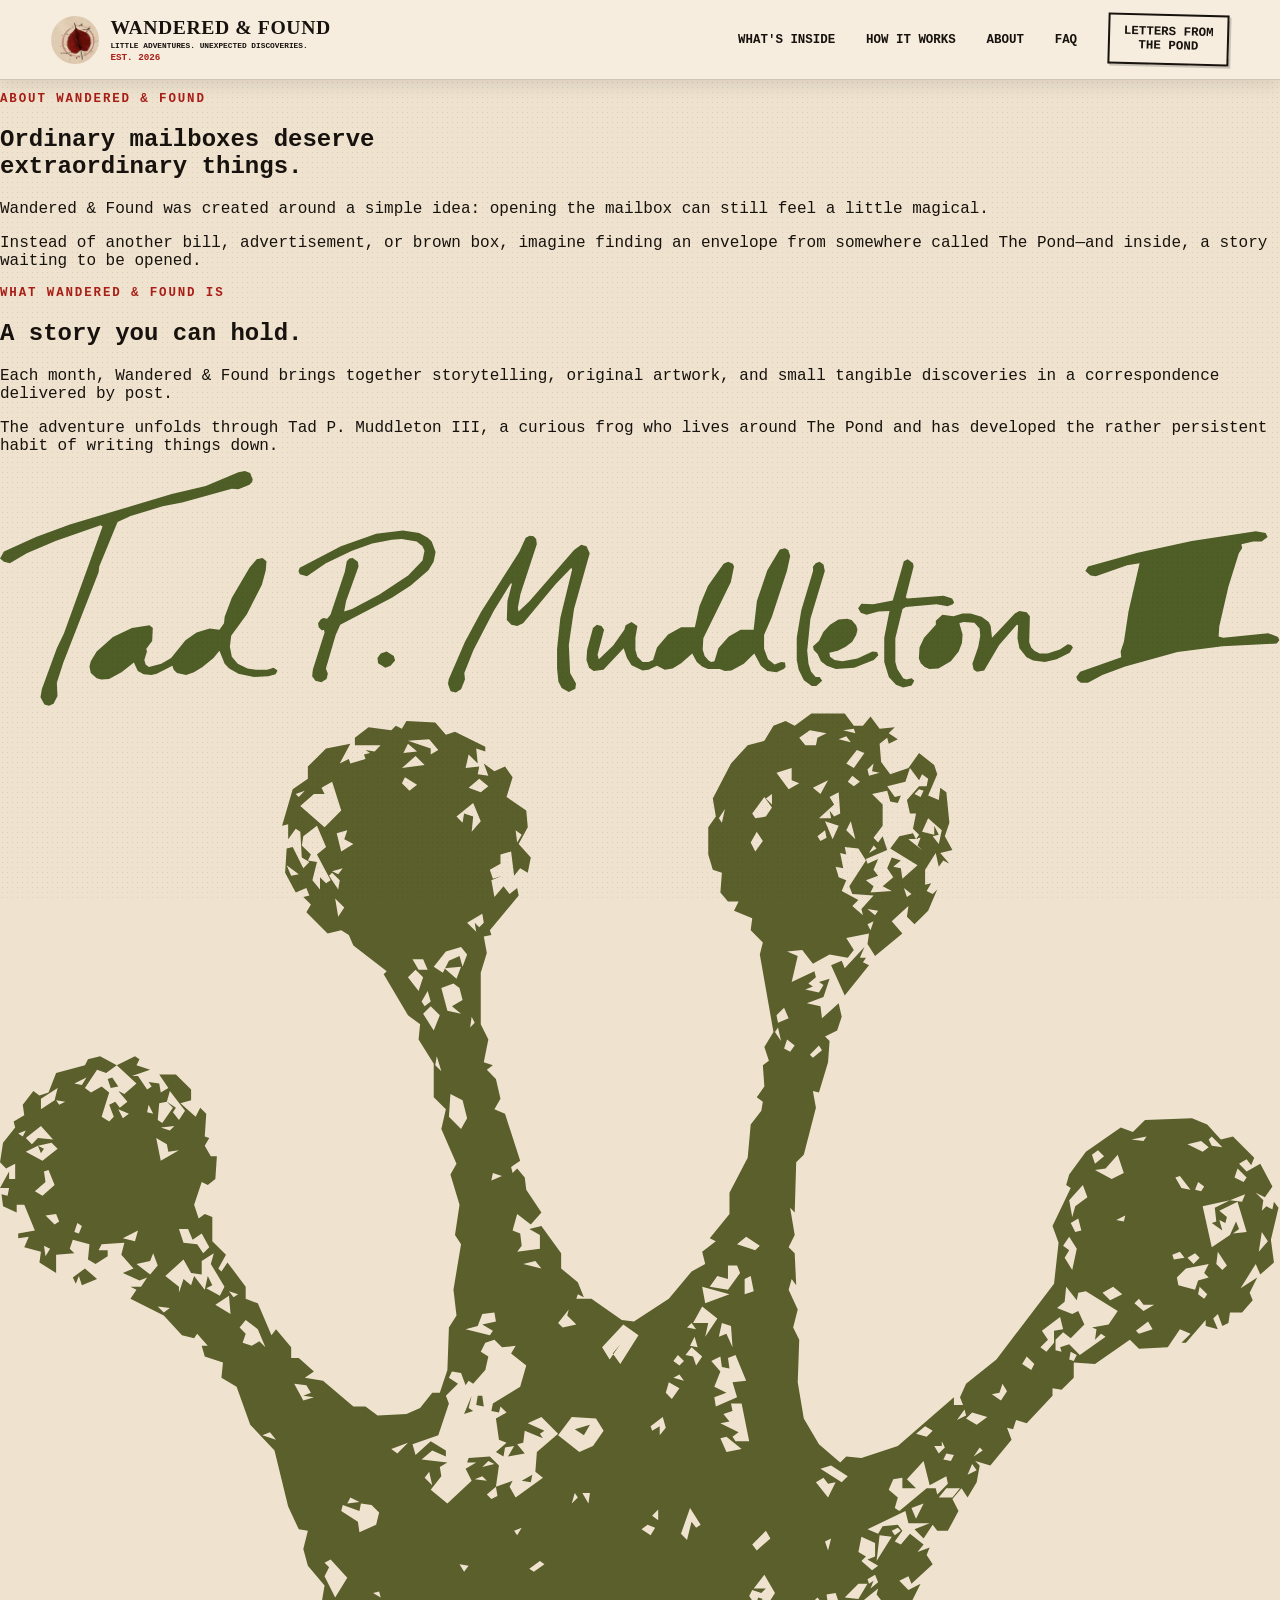
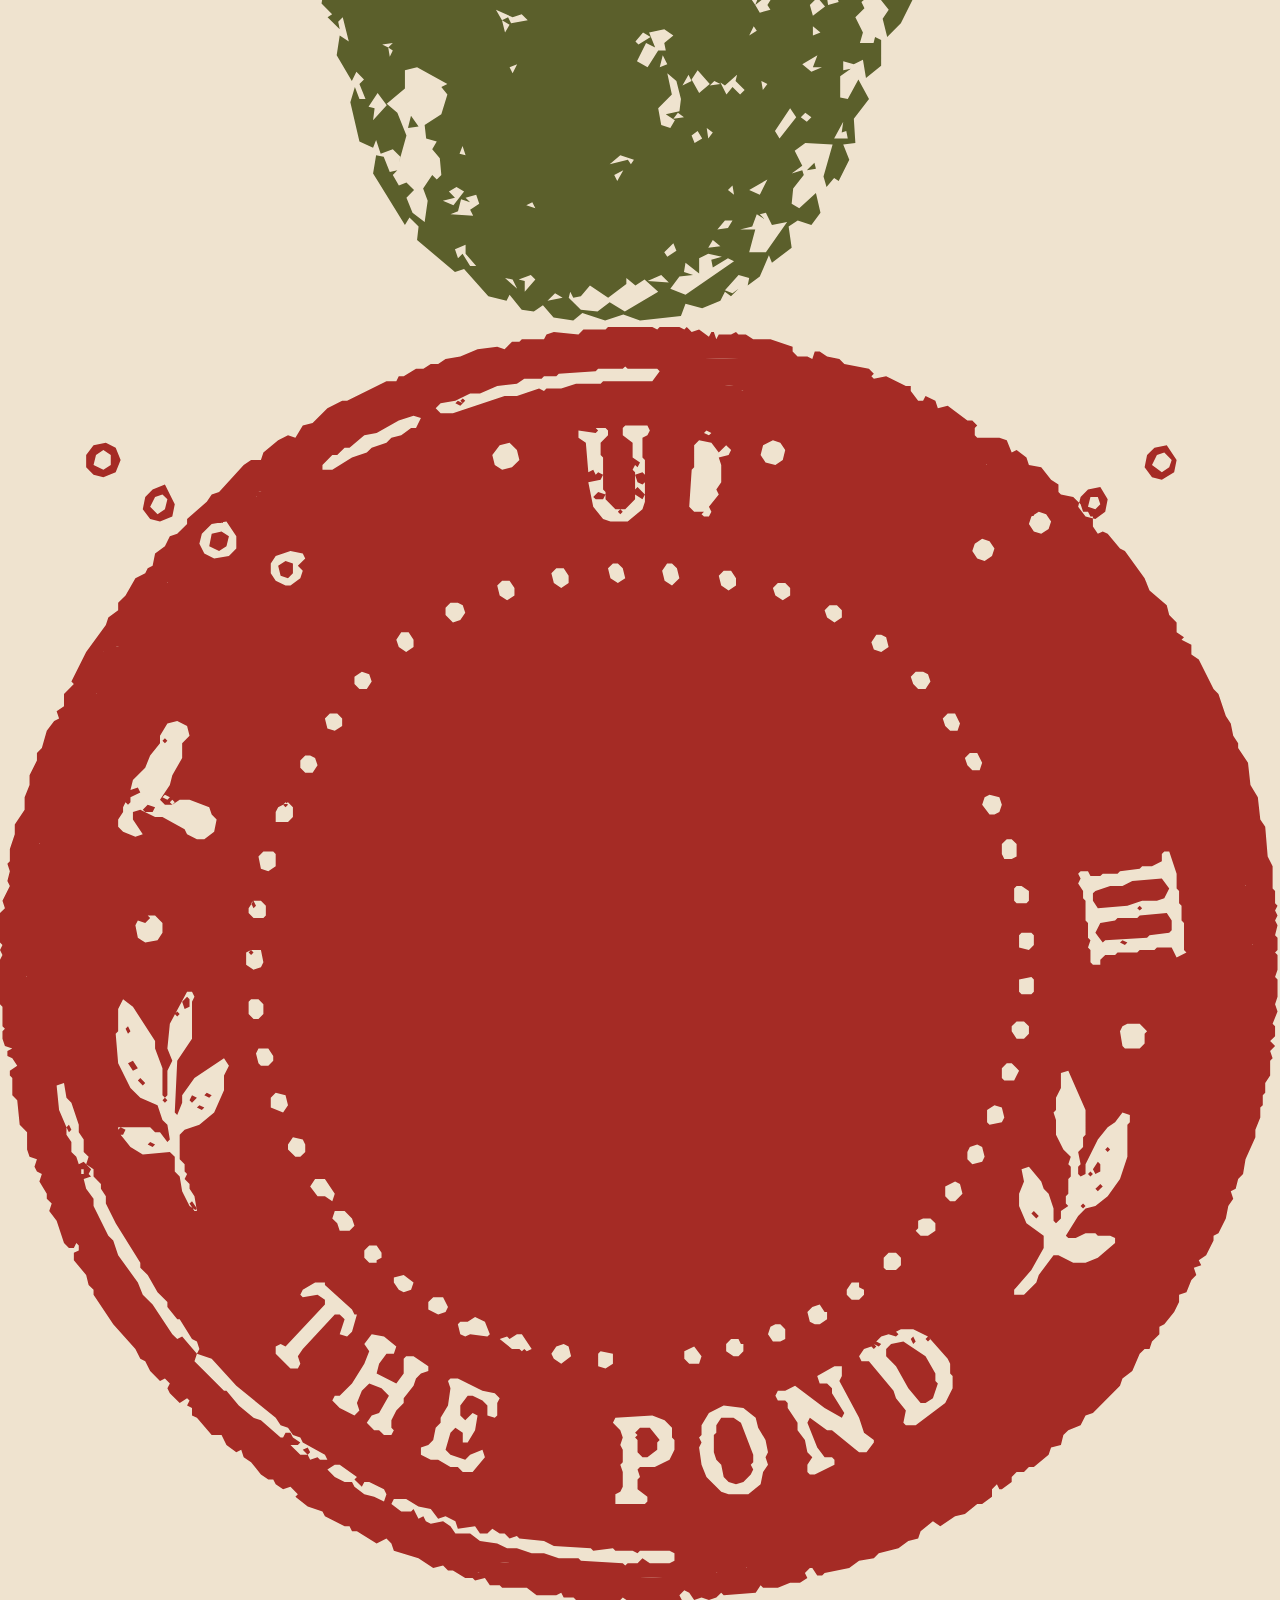
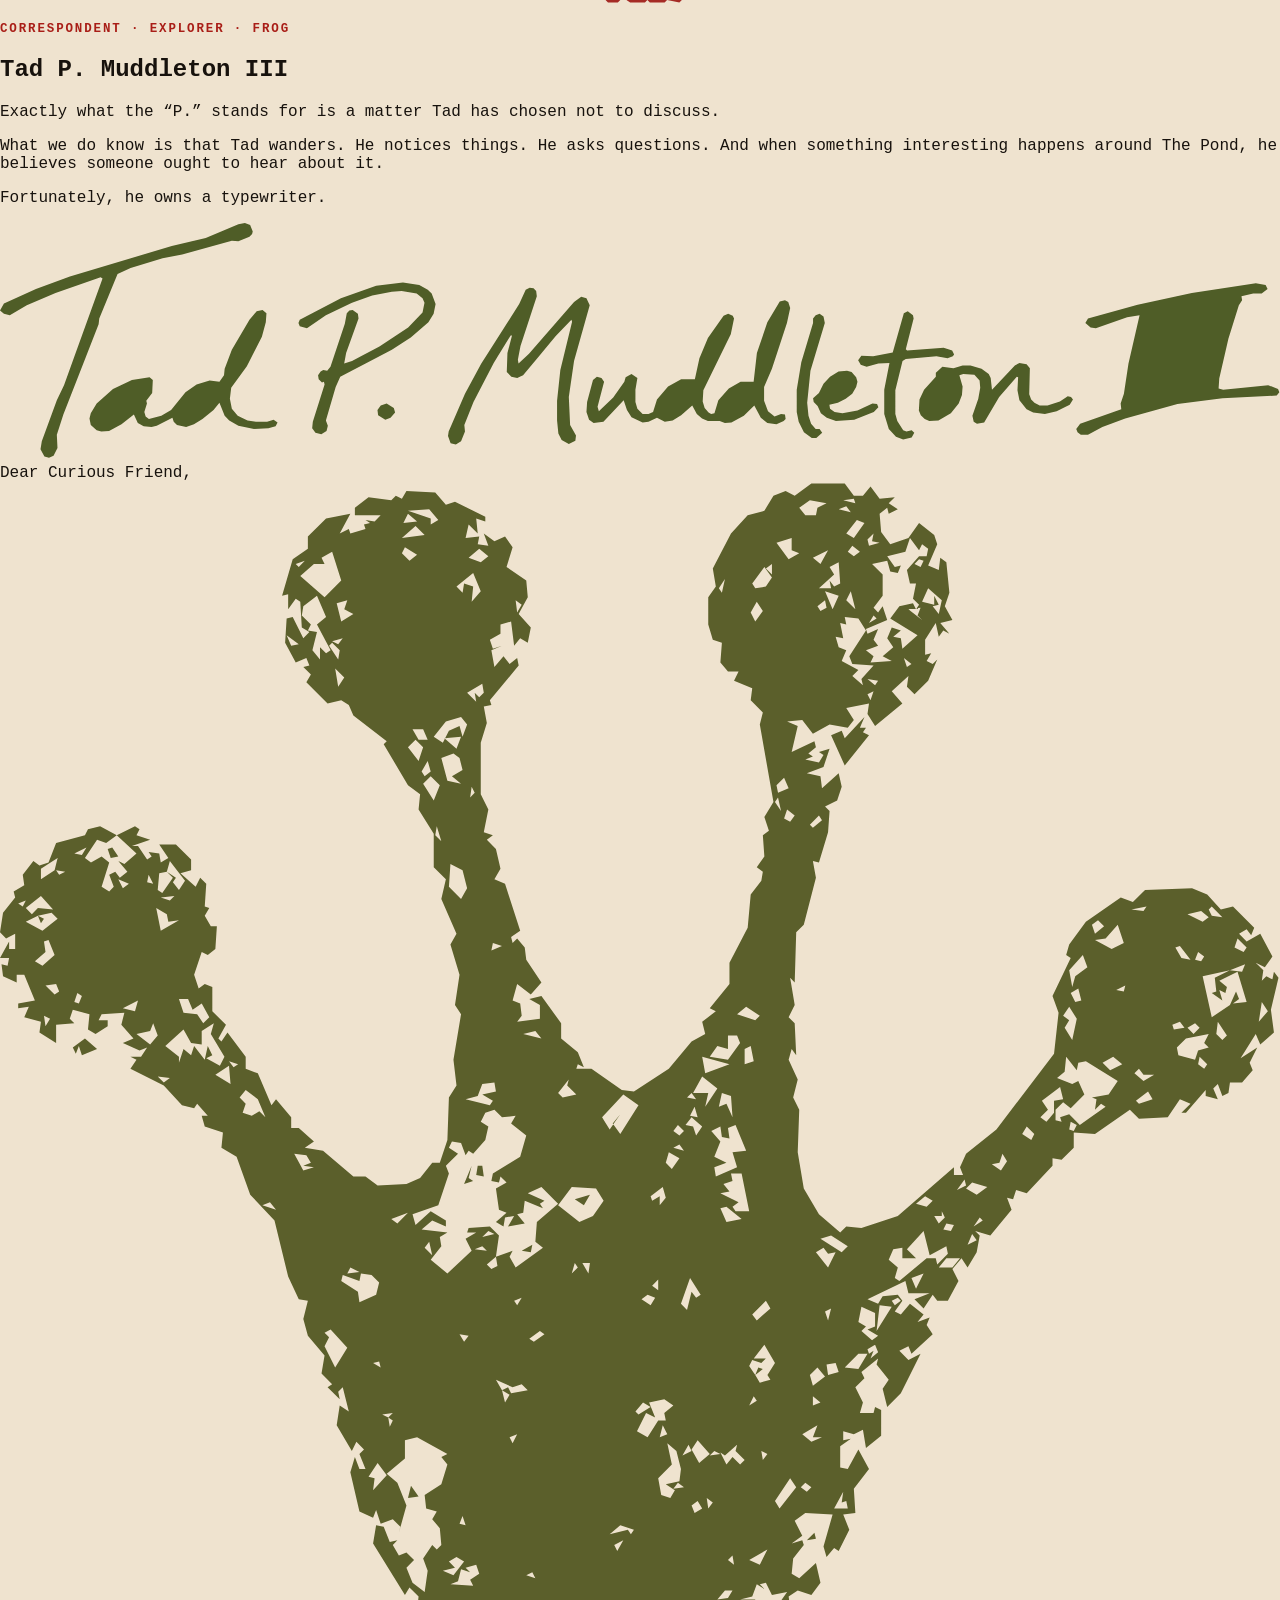
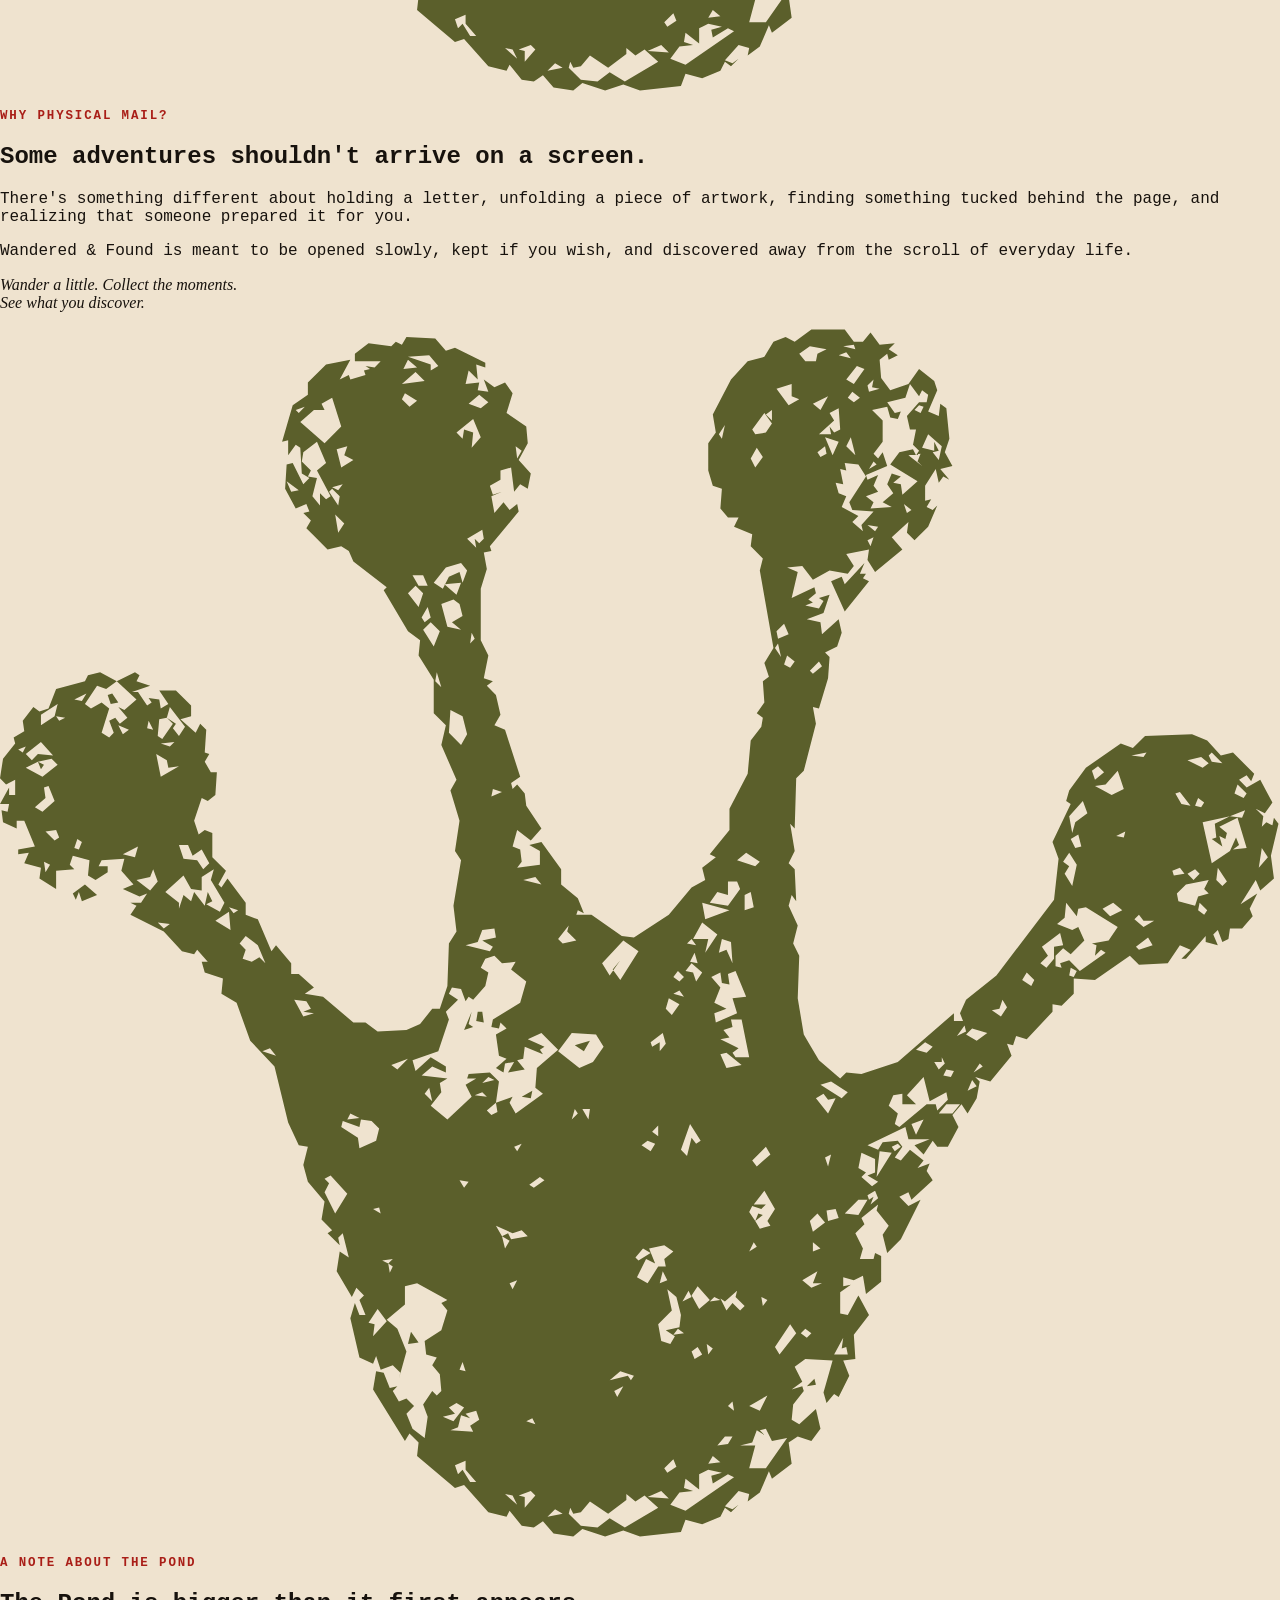
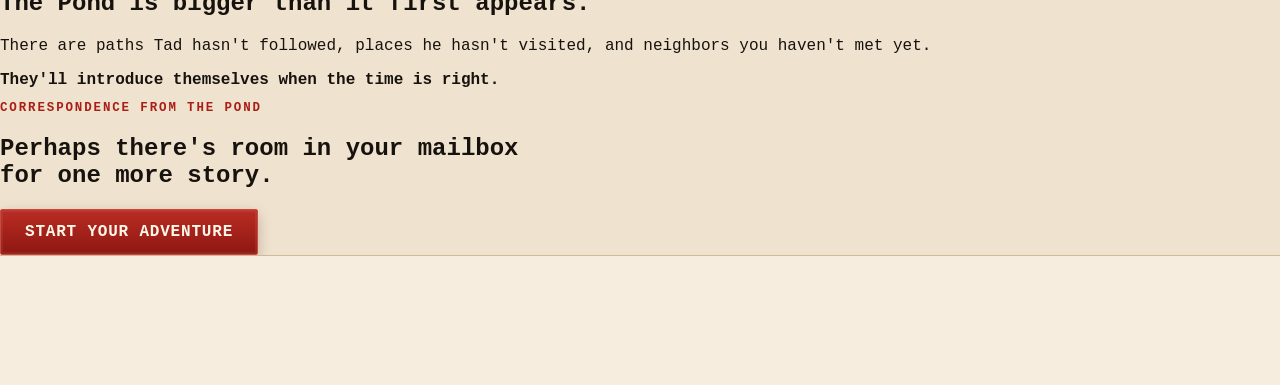
==== about/index.html @ 16e1f258 "Build dedicated About page" ====
<!doctype html>
<html lang="en"><head><meta charset="utf-8"><meta name="viewport" content="width=device-width,initial-scale=1"><meta name="description" content="About Wandered & Found, Tad P. Muddleton III, and the correspondence arriving from The Pond."><meta name="theme-color" content="#efe3cf"><meta name="robots" content="noindex,nofollow"><title>About — Wandered & Found</title><link rel="icon" href="../assets/images/stamp.svg" type="image/svg+xml"><link rel="stylesheet" href="../assets/css/base.css"><link rel="stylesheet" href="../assets/css/home.css"><link rel="stylesheet" href="../assets/css/responsive.css"><link rel="stylesheet" href="../assets/css/about.css"></head><body>
<a class="skip-link" href="#main-content">Skip to main content</a>
<header class="site-header" id="top"><a class="brand" href="../"><img src="../assets/images/stamp.svg" alt=""><span><strong>WANDERED & FOUND</strong><small>LITTLE ADVENTURES. UNEXPECTED DISCOVERIES.</small><em>EST. 2026</em></span></a><button class="menu-button" type="button" aria-expanded="false" aria-controls="main-nav" aria-label="Open navigation menu"><span aria-hidden="true"></span><span aria-hidden="true"></span><span aria-hidden="true"></span><b>Menu</b></button><nav id="main-nav" class="main-nav" aria-label="Primary navigation"><a href="../whats-inside/">What's Inside</a><a href="../how-it-works/">How It Works</a><a href="../#about">About</a><a href="../#faq">FAQ</a><a class="stamp-link" href="../#subscribe">Letters From<br>The Pond</a></nav></header>
<main id="main-content" class="about-page">
<section class="about-hero"><p class="eyebrow">About Wandered & Found</p><h1>Ordinary mailboxes deserve<br><span>extraordinary things.</span></h1><p>Wandered & Found was created around a simple idea: opening the mailbox can still feel a little magical.</p><p>Instead of another bill, advertisement, or brown box, imagine finding an envelope from somewhere called The Pond—and inside, a story waiting to be opened.</p></section>
<section class="hold-story"><div><p class="eyebrow">What Wandered & Found is</p><h2>A story you can hold.</h2><p>Each month, Wandered & Found brings together storytelling, original artwork, and small tangible discoveries in a correspondence delivered by post.</p><p>The adventure unfolds through Tad P. Muddleton III, a curious frog who lives around The Pond and has developed the rather persistent habit of writing things down.</p></div><div class="tad-mark" aria-label="Tad P. Muddleton III's signature and footprint"><img src="../assets/images/tad-signature.svg" alt="Tad P. Muddleton III"><img src="../assets/images/tad-footprint.svg" alt=""></div></section>
<section class="about-tad"><div class="tad-paper"><img class="tad-stamp" src="../assets/images/tad-correspondence-stamp.svg" alt=""><p class="eyebrow">Correspondent · Explorer · Frog</p><h2>Tad P. Muddleton III</h2><p>Exactly what the “P.” stands for is a matter Tad has chosen not to discuss.</p><p>What we do know is that Tad wanders. He notices things. He asks questions. And when something interesting happens around The Pond, he believes someone ought to hear about it.</p><p>Fortunately, he owns a typewriter.</p><img class="tad-signature" src="../assets/images/tad-signature.svg" alt="Tad P. Muddleton III"></div></section>
<section class="physical-mail"><div class="mail-art" aria-hidden="true"><div class="paper-letter"><span>Dear Curious Friend,</span><i></i><i></i><i></i><img src="../assets/images/tad-footprint.svg" alt=""></div></div><div><p class="eyebrow">Why physical mail?</p><h2>Some adventures shouldn't arrive on a screen.</h2><p>There's something different about holding a letter, unfolding a piece of artwork, finding something tucked behind the page, and realizing that someone prepared it for you.</p><p>Wandered & Found is meant to be opened slowly, kept if you wish, and discovered away from the scroll of everyday life.</p><p class="hand-note">Wander a little. Collect the moments.<br>See what you discover.</p></div></section>
<section class="pond-note"><img src="../assets/images/tad-footprint.svg" alt="" aria-hidden="true"><p class="eyebrow">A note about The Pond</p><h2>The Pond is bigger than it first appears.</h2><p>There are paths Tad hasn't followed, places he hasn't visited, and neighbors you haven't met yet.</p><strong>They'll introduce themselves when the time is right.</strong></section>
<section class="about-cta"><p class="eyebrow">Correspondence From The Pond</p><h2>Perhaps there's room in your mailbox<br>for one more story.</h2><a class="red-button" href="../#subscribe">Start Your Adventure</a></section>
</main><footer class="site-footer"><div class="paw" aria-hidden="true"><img src="../assets/images/tad-footprint.svg" alt="" width="52" height="49"></div><p class="hand-note">Wander a little. Collect the moments.<br>See what you discover.</p><div class="footer-links"><a href="../contact/">Contact</a><a href="../shipping/">Shipping & Returns</a><a href="../privacy/">Privacy</a><a href="../terms/">Terms</a></div><a class="footer-brand" href="#top"><img src="../assets/images/stamp.svg" alt=""><span>Wandered & Found</span></a></footer><script src="../assets/js/site.js" defer></script></body></html>
---- assets/css/base.css ----
:root{--ink:#17120d;--muted:#6a5c4d;--paper:#efe3cf;--paper2:#f6eddf;--red:#a91e17;--red2:#7e120e;--wood:#17100b;--line:#b59c7d;--shadow:0 18px 45px rgba(22,14,8,.18);font-family:"Courier New",Courier,monospace;color:var(--ink);background:#d7c7ae}*{box-sizing:border-box}html{scroll-behavior:smooth}body{margin:0;background:var(--paper);min-width:320px;min-height:100vh;min-height:100svh;display:flex;flex-direction:column}body:before{content:"";position:fixed;inset:0;pointer-events:none;opacity:.16;background-image:radial-gradient(#7b6347 .55px,transparent .55px);background-size:5px 5px;mix-blend-mode:multiply}main{flex:1 0 auto}.site-footer{margin-top:auto;flex-shrink:0}a{color:inherit}button,input{font:inherit}.eyebrow{text-transform:uppercase;letter-spacing:.15em;font-weight:700;font-size:.78rem;color:var(--red)}.red-button,.outline-button{display:inline-flex;justify-content:center;align-items:center;min-height:46px;padding:.8rem 1.5rem;text-transform:uppercase;letter-spacing:.05em;font-weight:700;border-radius:2px;cursor:pointer;text-decoration:none}.red-button{color:#fff8e9;border:1px solid #c84a3d;background:linear-gradient(#b92d24,#8f1712);box-shadow:inset 0 0 0 2px rgba(255,255,255,.06),0 5px 14px rgba(77,11,7,.25)}.outline-button{border:1px solid var(--ink);background:transparent}.hand-note{font-family:"Segoe Print","Bradley Hand",cursive;font-style:italic}.simple-page{min-height:0;max-width:760px;margin:auto;padding:7rem 2rem}.simple-page h1{font-family:Georgia,serif;font-size:clamp(2.6rem,7vw,5rem);margin:.25rem 0 2rem}.simple-page h2{margin-top:2.5rem}.simple-page p{line-height:1.85}.simple-page .red-button{margin-top:1rem}.skip-link{position:fixed;left:12px;top:10px;z-index:3000;transform:translateY(-160%);background:#fff8e9;color:#17120d;border:2px solid #17120d;padding:.7rem 1rem;font-weight:700;text-decoration:none}.skip-link:focus{transform:translateY(0)}:focus-visible{outline:3px solid #c53b31;outline-offset:3px}.hero .eyebrow,.story-section .eyebrow,.subscribe-section .eyebrow{color:#d9574d}@media(prefers-reduced-motion:reduce){html{scroll-behavior:auto}*,*::before,*::after{scroll-behavior:auto!important;transition-duration:.01ms!important;animation-duration:.01ms!important;animation-iteration-count:1!important}}
---- assets/css/home.css ----
.site-header{height:118px;padding:12px clamp(18px,5vw,72px);display:flex;align-items:center;justify-content:space-between;gap:2rem;background:var(--paper2);border-bottom:1px solid rgba(55,35,20,.2);position:relative;z-index:20}.brand{display:flex;align-items:center;gap:.9rem;text-decoration:none}.brand img{width:68px;height:68px;object-fit:cover;border-radius:50%;mix-blend-mode:multiply}.brand strong{display:block;font-family:Georgia,serif;font-size:1.55rem;letter-spacing:.03em}.brand small{display:block;font-size:.56rem;font-weight:700;margin-top:.18rem}.brand em{display:block;color:var(--red);font-style:normal;font-weight:700;font-size:.7rem;margin-top:.25rem}.main-nav{display:flex;align-items:center;gap:clamp(18px,3vw,42px);text-transform:uppercase;font-weight:700;font-size:.84rem}.main-nav a{text-decoration:none}.main-nav a:hover{color:var(--red)}.stamp-link{border:2px solid var(--ink);padding:.85rem 1.2rem;text-align:center;transform:rotate(1.5deg);box-shadow:2px 2px 0 rgba(0,0,0,.18)}.menu-button{display:none;background:none;border:0}.hero{min-height:560px;display:grid;grid-template-columns:minmax(310px,.78fr) 1.5fr;background:var(--wood);color:#f2e4cf;overflow:hidden}.hero-copy{padding:4.5rem clamp(28px,6vw,78px);align-self:center;z-index:2}.hero h1{font-family:Georgia,serif;font-weight:400;font-size:clamp(2.5rem,4.8vw,4.9rem);line-height:1.05;margin:.5rem 0}.hero h1 span{color:#d43127}.hero-lede{font-family:Georgia,serif;font-size:1.15rem;line-height:1.65;text-align:center}.heart-rule{display:flex;align-items:center;gap:.8rem;margin:1rem 0}.heart-rule i{height:1px;background:var(--red);flex:1}.heart-rule b{color:#c9231d;font-size:1.45rem}.hero .red-button{width:100%;margin-top:.8rem}.hero .hand-note{text-align:center;font-size:1.05rem}.hero-art{margin:0;min-width:0;position:relative;background:var(--wood);overflow:hidden}.hero-art:before{content:"";position:absolute;inset:0;z-index:1;background:linear-gradient(90deg,rgba(23,16,11,.96) 0%,rgba(23,16,11,.58) 5%,rgba(23,16,11,0) 14%);pointer-events:none}.hero-art img{width:100%;height:100%;object-fit:cover;object-position:center center;display:block;filter:none;opacity:1}.paper-section{padding:2.5rem clamp(22px,6vw,78px) 4rem;background:var(--paper2);border-top:1px solid #d1bea2}.section-heading{display:flex;align-items:center;gap:1rem;justify-content:center;text-transform:uppercase;text-align:center}.section-heading span{height:1px;max-width:90px;flex:1;background:var(--red)}.section-heading h2{font-size:1.25rem}.section-heading b{color:var(--red)}.contents-grid{display:grid;grid-template-columns:repeat(4,1fr);margin-top:1.8rem}.contents-grid article{text-align:center;padding:1.2rem 2rem;border-right:1px dotted #9d8c74}.contents-grid article:last-child{border-right:0}.contents-grid h3{text-transform:uppercase;font-size:.92rem}.contents-grid p{font-family:Georgia,serif;line-height:1.55;font-size:.94rem}.sketch{font-family:Georgia,serif;font-size:3.1rem;height:66px;color:#554838}.story-section,.letter-section{display:grid;grid-template-columns:1fr 1fr;min-height:540px}.story-section{background:#20150e;color:#efe1ca}.story-art{overflow:hidden;display:flex;align-items:center;justify-content:center;padding:3rem}.story-art img{width:100%;height:100%;object-fit:cover;filter:none;opacity:1}.story-parcel{width:min(430px,90%);min-height:300px;background:#d7b889;color:#3c2a1d;border:1px solid #9b7952;box-shadow:0 18px 38px rgba(0,0,0,.32);transform:rotate(-2deg);position:relative;padding:2.4rem 2.8rem;display:flex;flex-direction:column;justify-content:center;align-items:flex-start;overflow:hidden}.story-parcel .parcel-twine{position:absolute;background:#8d6b45;opacity:.72;box-shadow:0 0 0 1px rgba(63,42,24,.22)}.story-parcel .parcel-twine-horizontal{height:7px;left:-4%;right:-4%;top:46%;transform:rotate(1deg)}.story-parcel .parcel-twine-vertical{width:7px;top:-4%;bottom:-4%;right:22%;transform:rotate(-1deg)}.story-parcel .pond-postmark{position:absolute;right:1.7rem;top:1.5rem;width:82px;height:82px;object-fit:contain;mix-blend-mode:multiply;transform:rotate(8deg)}.story-parcel .parcel-from{margin:0 0 3.7rem;font-size:.76rem;line-height:1.55;text-transform:uppercase;letter-spacing:.06em;position:relative;z-index:2}.story-parcel .parcel-from strong{display:block;font-size:.9rem;letter-spacing:.02em}.story-parcel .parcel-to{margin:0;font-size:1rem;font-weight:700;letter-spacing:.08em;position:relative;z-index:2}.story-parcel .parcel-care{margin-top:.45rem;font-size:.67rem;letter-spacing:.14em;position:relative;z-index:2}.story-parcel .parcel-footprint{position:absolute;right:2rem;bottom:1.4rem;width:58px;height:auto;object-fit:contain;mix-blend-mode:multiply;transform:rotate(-12deg);opacity:.82}.story-copy,.about-copy{padding:5rem clamp(30px,7vw,92px);align-self:center}.story-copy h2,.about-copy h2,.gift-section h2,.faq-section h2,.subscribe-section h2{font-family:Georgia,serif;font-weight:400;font-size:clamp(2.3rem,5vw,4.2rem);line-height:1.05;margin:.35rem 0 2rem}.steps{list-style:none;padding:0;margin:2rem 0 0}.steps li{display:flex;gap:1rem;padding:1rem 0;border-top:1px solid rgba(239,225,202,.2)}.steps b{color:#c82920;font-family:Georgia,serif;font-size:1.5rem}.steps span{line-height:1.55}.steps strong{display:block;text-transform:uppercase;margin-bottom:.2rem}.letter-section{background:var(--paper)}.letter-card{margin:3.5rem;max-width:550px;padding:3.5rem 4rem;background:#f1e4ce;box-shadow:var(--shadow);transform:rotate(-1.2deg);align-self:center;line-height:1.55;position:relative}.letter-card:after{content:"";position:absolute;right:1.45rem;top:1.25rem;width:112px;height:112px;background:url("../images/tad-correspondence-stamp.svg") center/contain no-repeat;transform:rotate(10deg);opacity:.9;mix-blend-mode:multiply;pointer-events:none}.signature{font-family:"Segoe Print","Bradley Hand",cursive;font-size:1.2rem}.about-copy p{font-family:Georgia,serif;line-height:1.8}.about-copy .hand-note{font-family:"Segoe Print","Bradley Hand",cursive}.gift-section{padding:5rem clamp(24px,7vw,90px);background:#e6d4b8;text-align:center}.gift-grid{display:grid;grid-template-columns:repeat(2,minmax(0,420px));justify-content:center;gap:1.5rem;margin-top:2rem}.gift-grid article{background:#f7ecda;border:1px solid #bda785;padding:2.2rem;box-shadow:0 10px 25px rgba(46,27,14,.1)}.gift-grid .featured{transform:rotate(.5deg);border:2px solid var(--red)}.gift-grid span{font-size:.7rem;letter-spacing:.18em;color:var(--red);font-weight:700}.gift-grid h3{font-family:Georgia,serif;font-size:1.6rem}.gift-grid p{min-height:48px;line-height:1.5}.gift-grid b{display:block;margin:1rem}.gift-grid button{width:100%}.faq-section{display:grid;grid-template-columns:.75fr 1.25fr;gap:4rem;padding:5rem clamp(24px,8vw,105px);background:#f6ead7}.faq-list details{border-top:1px solid #bba789;padding:1rem 0}.faq-list details:last-child{border-bottom:1px solid #bba789}.faq-list summary{display:flex;justify-content:space-between;cursor:pointer;font-weight:700}.faq-list summary span{color:var(--red)}.faq-list p{font-family:Georgia,serif;line-height:1.6;color:#5b4b3e}.subscribe-section{display:grid;grid-template-columns:1fr 1fr;gap:4rem;padding:4.5rem clamp(24px,7vw,95px);background:#22170f;color:#f3e5cf}.subscribe-copy{align-self:center}.subscribe-copy h2 span{color:var(--red)}.price-note{color:#d9c4a6}.subscribe-card{background:#eee0ca;color:var(--ink);padding:2rem;box-shadow:var(--shadow);transform:rotate(.4deg)}.subscribe-card label{display:block;text-transform:uppercase;font-size:.72rem;font-weight:700;margin-bottom:.9rem}.subscribe-card input{display:block;width:100%;padding:.9rem;margin-top:.35rem;border:1px solid #cfbca0;background:rgba(255,255,255,.55)}.subscribe-card .red-button{width:100%;border:0}.subscribe-card small{display:block;text-align:center;margin-top:1rem;font-family:"Segoe Print",cursive;line-height:1.45}.preview-toast{position:fixed;left:50%;bottom:24px;transform:translate(-50%,20px);opacity:0;z-index:50;background:#17120d;color:#f7ead6;border:1px solid #8f7355;padding:1rem 1.3rem;box-shadow:var(--shadow);transition:.2s;pointer-events:none}.preview-toast.show{opacity:1;transform:translate(-50%,0)}.site-footer{min-height:130px;padding:1.5rem clamp(24px,6vw,82px);display:grid;grid-template-columns:auto 1fr auto auto;align-items:center;gap:2rem;background:var(--paper2);border-top:1px solid #cfb99a}.paw{font-size:2rem}.footer-links{display:flex;gap:1rem;flex-wrap:wrap;font-size:.72rem;text-transform:uppercase}.footer-brand{display:flex;align-items:center;gap:.5rem;text-decoration:none;font-family:Georgia,serif}.footer-brand img{width:74px;height:74px;border-radius:50%;mix-blend-mode:multiply}
---- assets/css/responsive.css ----
@media(max-width:900px){.brand small{font-size:.42rem}.brand em{font-size:.52rem}.menu-button{display:grid;gap:5px;width:44px;min-width:44px;min-height:44px;padding:8px;border:0;position:relative;place-content:center}.menu-button span{width:24px;height:2px;background:#17120d}.menu-button b{position:absolute;width:1px;height:1px;overflow:hidden;clip:rect(0 0 0 0)}.main-nav{display:none;position:absolute;left:0;right:0;padding:1rem 1.2rem;background:#f5ead8;border-bottom:1px solid #cdbb9e;box-shadow:0 12px 24px rgba(23,18,13,.12);flex-direction:column;align-items:stretch;gap:0}.main-nav.open{display:flex}.main-nav a{padding:.8rem}.stamp-link{margin-top:.35rem}.hero{grid-template-columns:1fr;min-height:0}.hero-copy{text-align:center;padding:2.6rem 2rem 2rem}.hero h1{font-size:2.8rem}.hero-lede{font-size:1rem}.hero-art{height:360px;order:2}.hero-art:before{background:linear-gradient(180deg,rgba(23,16,11,.96) 0%,rgba(23,16,11,.58) 5%,rgba(23,16,11,0) 14%)}.hero-art img{object-position:center center}.contents-grid{grid-template-columns:repeat(2,1fr)}.contents-grid article:nth-child(2){border-right:0}.contents-grid article{border-bottom:1px dotted #9d8c74}.story-section,.letter-section{grid-template-columns:1fr}.story-art{height:360px}.story-copy,.about-copy{padding:3rem 2rem}.letter-card{margin:2.5rem 1.5rem;padding:3rem 2rem}.gift-grid{grid-template-columns:1fr}.faq-section,.subscribe-section{grid-template-columns:1fr;gap:2rem}.site-footer{grid-template-columns:1fr;text-align:center;justify-items:center}.footer-links{justify-content:center}}@media(max-width:520px){.brand span small{display:none}.hero-art{height:300px}.hero-art img{object-position:center center}.paper-section{padding-inline:14px}.contents-grid{grid-template-columns:1fr}.contents-grid article{border-right:0}.section-heading h2{font-size:.95rem}.story-art{height:300px}.letter-card:after{font-size:.55rem;right:1rem;top:1rem;padding:.7rem}.gift-section,.faq-section,.subscribe-section{padding-inline:1.2rem}}.site-header{position:sticky!important;top:0;z-index:1000;box-shadow:0 5px 16px rgba(23,18,13,.10);height:80px;padding:5px clamp(16px,4vw,52px);gap:1.2rem}.brand{gap:.7rem}.brand img{width:48px;height:48px}.brand strong{font-size:1.23rem}.brand small{font-size:.49rem}.brand em{font-size:.58rem;margin-top:.12rem}.main-nav{gap:clamp(14px,2.4vw,32px);font-size:.78rem}.stamp-link{padding:.58rem .85rem}section[id]{scroll-margin-top:90px}.paper-section,.story-section,.letter-section,.gift-section,.faq-section,.subscribe-section,.site-footer{content-visibility:auto;contain-intrinsic-size:auto 600px}@media(max-width:900px){.site-header{height:64px;padding:4px 12px}.brand{gap:.55rem}.brand img{width:38px;height:38px}.brand strong{font-size:.94rem}.brand em{margin-top:.06rem}.main-nav{top:64px}section[id]{scroll-margin-top:74px}}@media(max-width:520px){.site-header{height:60px}.brand img{width:36px;height:36px}.brand strong{font-size:.9rem}.brand em{font-size:.48rem}.main-nav{top:60px}section[id]{scroll-margin-top:70px}}
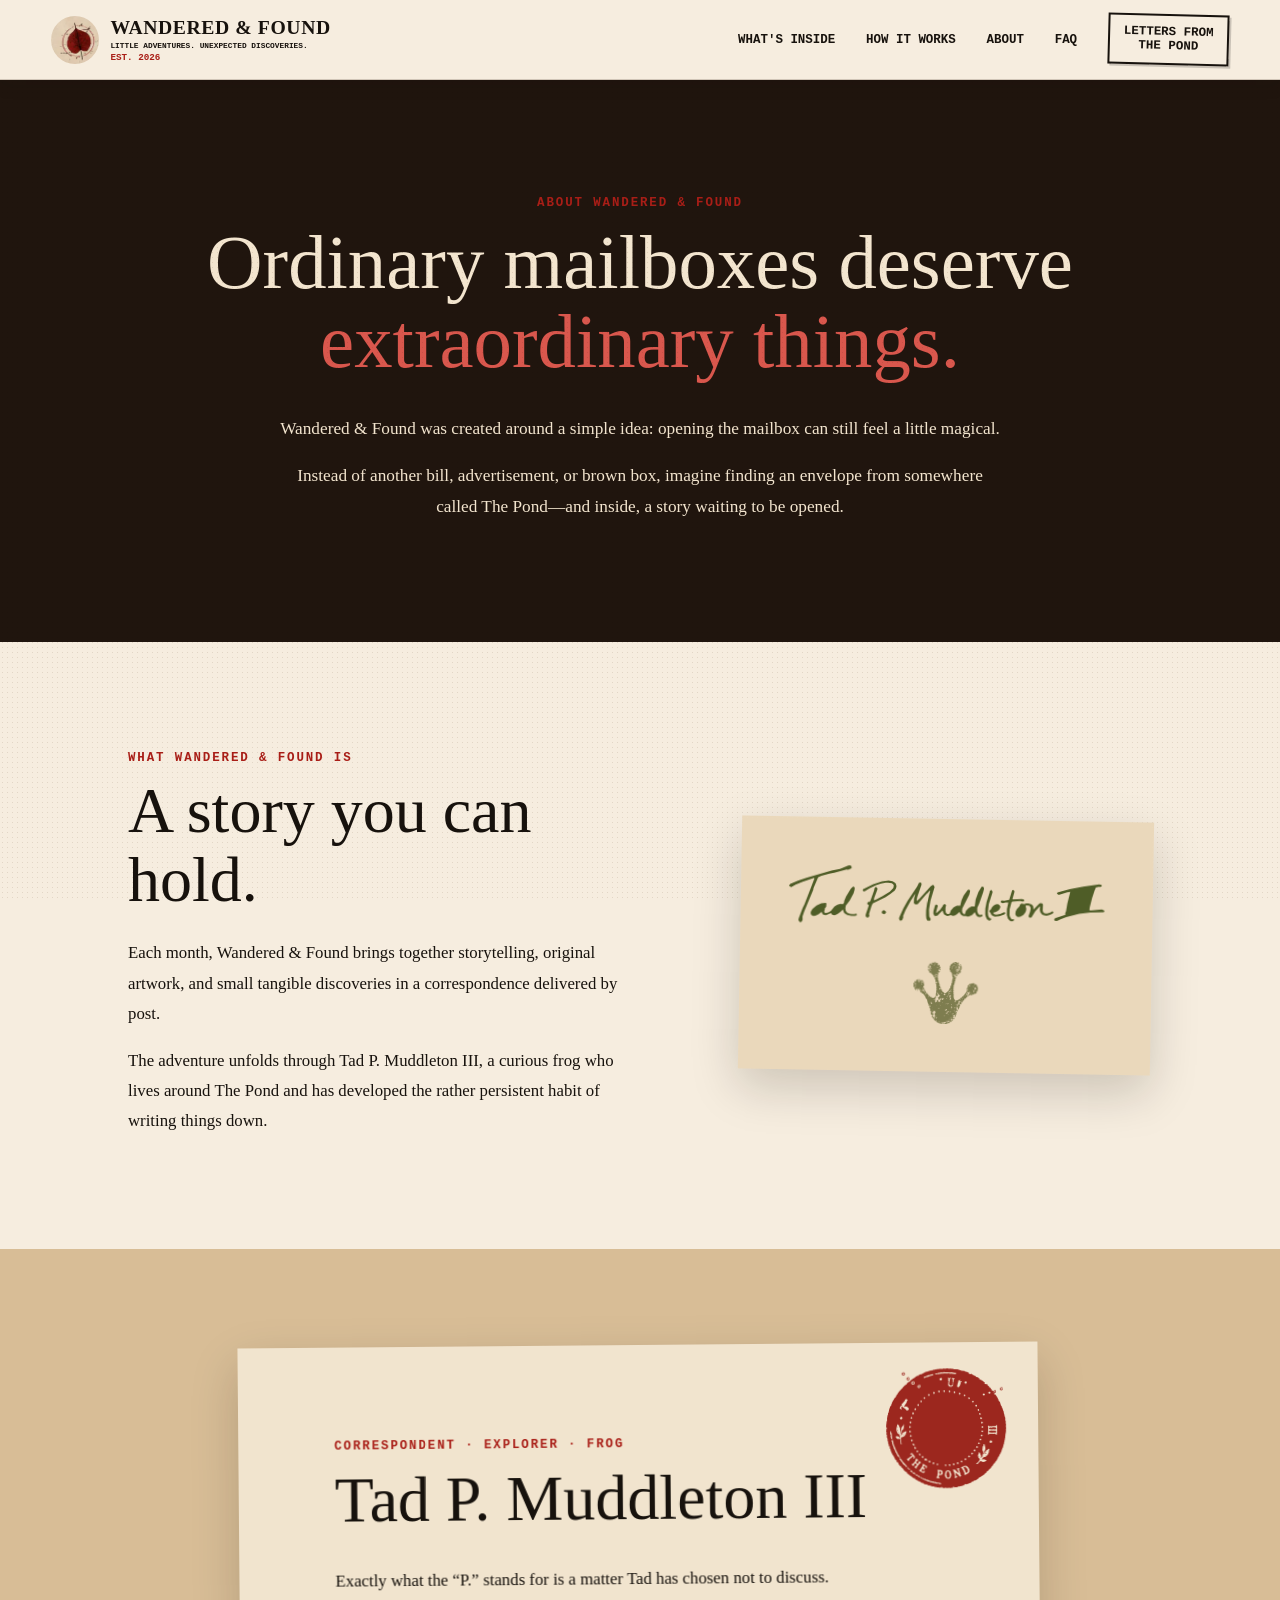
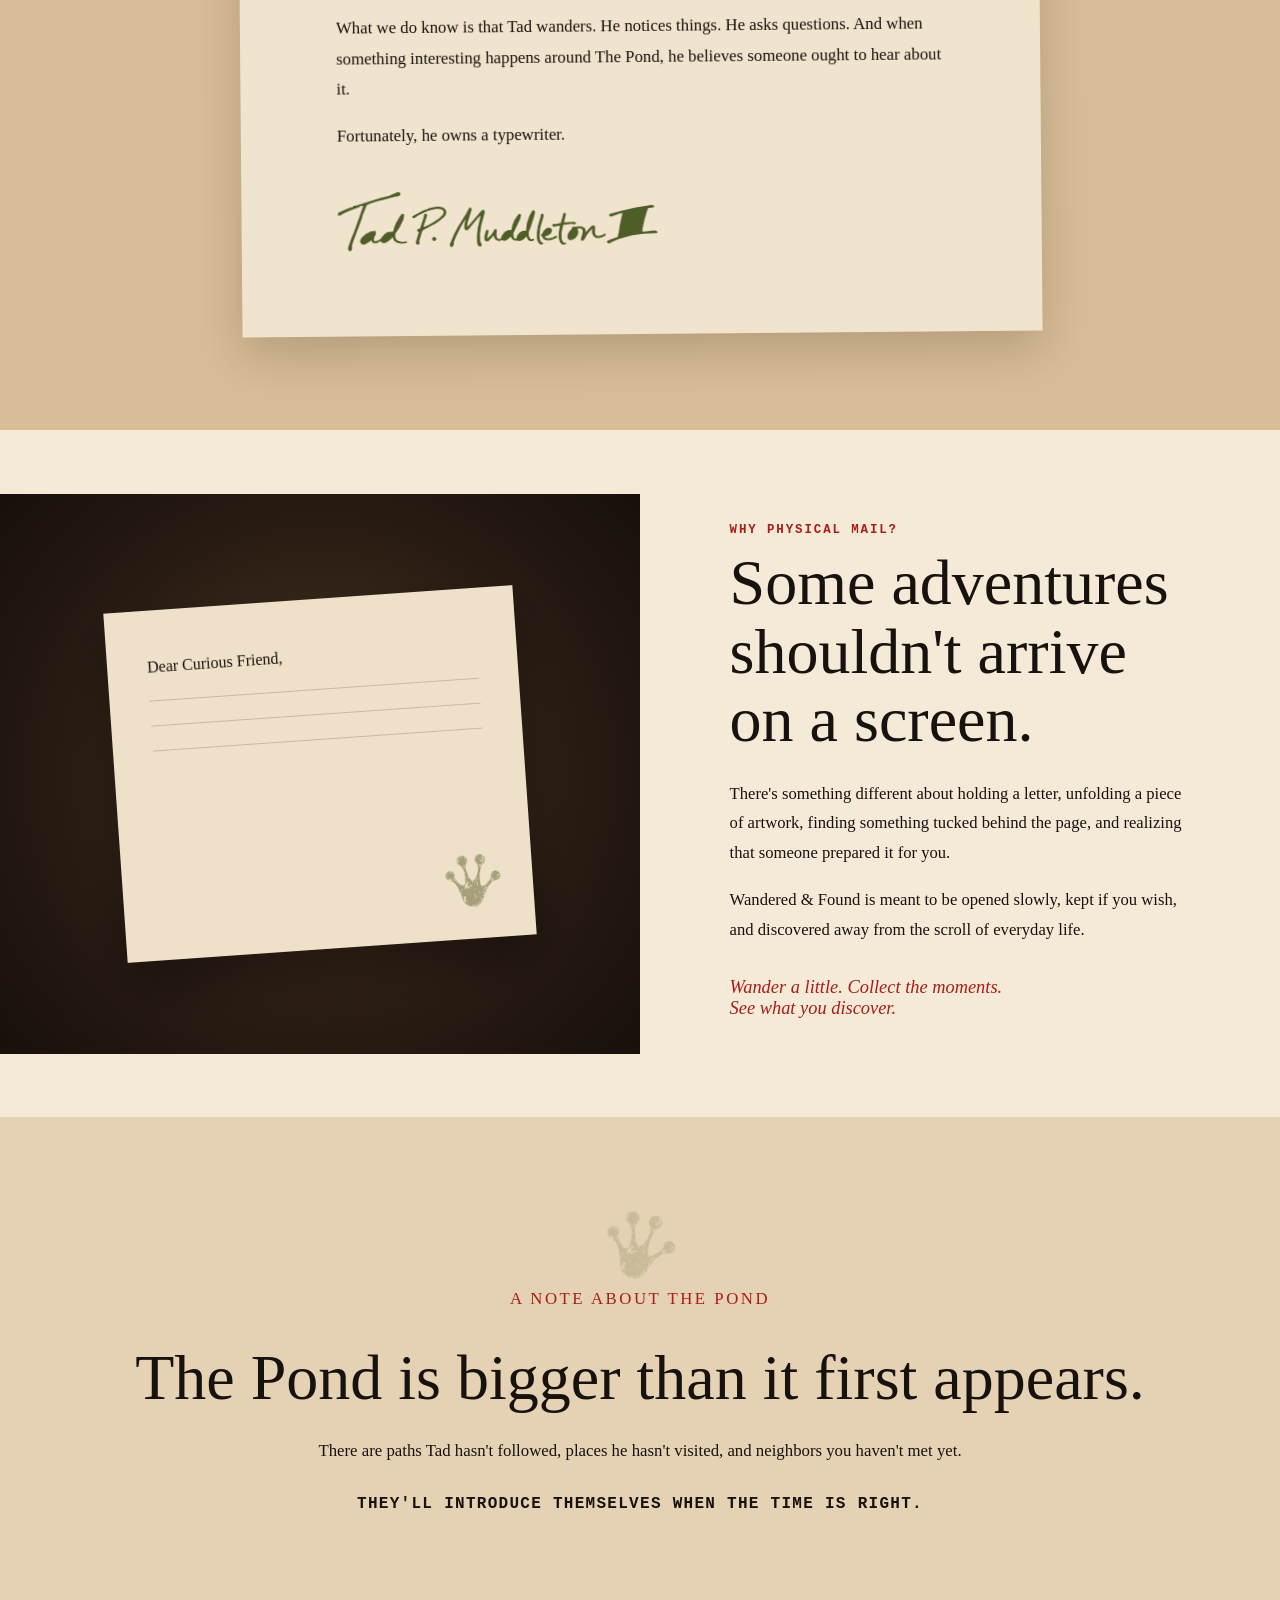
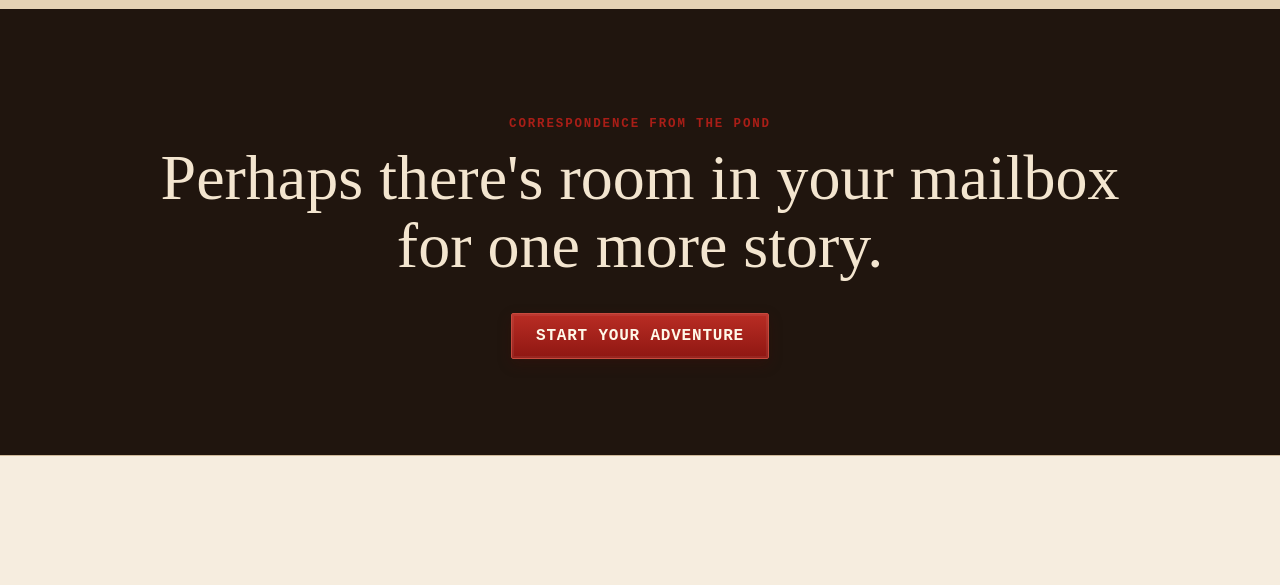
==== commit 79926357: "Normalize navigation on About page" ====
--- a/about/index.html
+++ b/about/index.html
@@ -1,7 +1,7 @@
 <!doctype html>
 <html lang="en"><head><meta charset="utf-8"><meta name="viewport" content="width=device-width,initial-scale=1"><meta name="description" content="About Wandered & Found, Tad P. Muddleton III, and the correspondence arriving from The Pond."><meta name="theme-color" content="#efe3cf"><meta name="robots" content="noindex,nofollow"><title>About — Wandered & Found</title><link rel="icon" href="../assets/images/stamp.svg" type="image/svg+xml"><link rel="stylesheet" href="../assets/css/base.css"><link rel="stylesheet" href="../assets/css/home.css"><link rel="stylesheet" href="../assets/css/responsive.css"><link rel="stylesheet" href="../assets/css/about.css"></head><body>
 <a class="skip-link" href="#main-content">Skip to main content</a>
-<header class="site-header" id="top"><a class="brand" href="../"><img src="../assets/images/stamp.svg" alt=""><span><strong>WANDERED & FOUND</strong><small>LITTLE ADVENTURES. UNEXPECTED DISCOVERIES.</small><em>EST. 2026</em></span></a><button class="menu-button" type="button" aria-expanded="false" aria-controls="main-nav" aria-label="Open navigation menu"><span aria-hidden="true"></span><span aria-hidden="true"></span><span aria-hidden="true"></span><b>Menu</b></button><nav id="main-nav" class="main-nav" aria-label="Primary navigation"><a href="../whats-inside/">What's Inside</a><a href="../how-it-works/">How It Works</a><a href="../#about">About</a><a href="../#faq">FAQ</a><a class="stamp-link" href="../#subscribe">Letters From<br>The Pond</a></nav></header>
+<header class="site-header" id="top"><a class="brand" href="../"><img src="../assets/images/stamp.svg" alt=""><span><strong>WANDERED & FOUND</strong><small>LITTLE ADVENTURES. UNEXPECTED DISCOVERIES.</small><em>EST. 2026</em></span></a><button class="menu-button" type="button" aria-expanded="false" aria-controls="main-nav" aria-label="Open navigation menu"><span aria-hidden="true"></span><span aria-hidden="true"></span><span aria-hidden="true"></span><b>Menu</b></button><nav id="main-nav" class="main-nav" aria-label="Primary navigation"><a href="../whats-inside/">What's Inside</a><a href="../how-it-works/">How It Works</a><a href="../about/">About</a><a href="../faq/">FAQ</a><a class="stamp-link" href="../subscribe/">Letters From<br>The Pond</a></nav></header>
 <main id="main-content" class="about-page">
 <section class="about-hero"><p class="eyebrow">About Wandered & Found</p><h1>Ordinary mailboxes deserve<br><span>extraordinary things.</span></h1><p>Wandered & Found was created around a simple idea: opening the mailbox can still feel a little magical.</p><p>Instead of another bill, advertisement, or brown box, imagine finding an envelope from somewhere called The Pond—and inside, a story waiting to be opened.</p></section>
 <section class="hold-story"><div><p class="eyebrow">What Wandered & Found is</p><h2>A story you can hold.</h2><p>Each month, Wandered & Found brings together storytelling, original artwork, and small tangible discoveries in a correspondence delivered by post.</p><p>The adventure unfolds through Tad P. Muddleton III, a curious frog who lives around The Pond and has developed the rather persistent habit of writing things down.</p></div><div class="tad-mark" aria-label="Tad P. Muddleton III's signature and footprint"><img src="../assets/images/tad-signature.svg" alt="Tad P. Muddleton III"><img src="../assets/images/tad-footprint.svg" alt=""></div></section>
--- a/assets/css/about.css
+++ b/assets/css/about.css
@@ -0,0 +1 @@
+.about-page{background:var(--paper2)}.about-hero{text-align:center;padding:6.5rem 2rem;background:#20150e;color:#f3e5cf}.about-hero h1{font:400 clamp(3rem,6vw,5.8rem)/1.03 Georgia,serif;margin:.5rem 0 2rem}.about-hero h1 span{color:#d9574d}.about-hero>p:not(.eyebrow){max-width:720px;margin:1rem auto;font:1.08rem/1.8 Georgia,serif}.hold-story{padding:6rem clamp(28px,10vw,150px);display:grid;grid-template-columns:1fr .8fr;gap:6rem;align-items:center}.hold-story h2,.about-tad h2,.physical-mail h2,.pond-note h2,.about-cta h2{font-family:Georgia,serif;font-weight:400;line-height:1.07}.hold-story h2{font-size:clamp(3rem,5vw,4.8rem);margin:.4rem 0 1.5rem}.hold-story p:not(.eyebrow){font:1.05rem/1.8 Georgia,serif}.tad-mark{text-align:center;padding:3rem;background:#ead8bb;box-shadow:var(--shadow);transform:rotate(1deg)}.tad-mark img:first-child{width:min(100%,390px)}.tad-mark img:last-child{display:block;width:65px;margin:2rem auto 0;opacity:.75}.about-tad{padding:6rem 2rem;background:#d8bd96}.tad-paper{position:relative;max-width:800px;margin:auto;background:#f1e4ce;padding:5rem clamp(2rem,8vw,6rem);box-shadow:var(--shadow);transform:rotate(-.5deg)}.tad-paper h2{font-size:clamp(2.7rem,5vw,4.5rem);margin:.4rem 0 2rem}.tad-paper>p:not(.eyebrow){font:1.05rem/1.8 Georgia,serif}.tad-stamp{position:absolute;width:120px;right:2rem;top:1.6rem;mix-blend-mode:multiply;transform:rotate(9deg)}.tad-signature{width:min(320px,70%);margin-top:1.5rem}.physical-mail{display:grid;grid-template-columns:1fr 1fr;background:#f5ead8;align-items:center}.physical-mail>div:last-child{padding:5rem clamp(28px,7vw,90px)}.physical-mail h2{font-size:clamp(2.6rem,5vw,4.4rem);margin:.4rem 0 1.5rem}.physical-mail p:not(.eyebrow):not(.hand-note){font:1.04rem/1.8 Georgia,serif}.physical-mail .hand-note{color:var(--red);font-size:1.15rem;margin-top:2rem}.mail-art{min-height:560px;background:radial-gradient(circle at center,#503724,#281b12 60%,#17100b);display:grid;place-items:center;padding:3rem}.paper-letter{width:min(410px,88%);min-height:350px;background:#efe1c9;padding:3rem 2.5rem;box-shadow:0 25px 45px rgba(0,0,0,.35);transform:rotate(-4deg);position:relative;font-family:Georgia,serif}.paper-letter i{display:block;height:1px;background:#8d7b65;opacity:.4;margin:1.5rem 0}.paper-letter img{position:absolute;width:55px;right:2rem;bottom:2rem;opacity:.5}.pond-note{text-align:center;padding:6rem 2rem;background:#e5d2b4}.pond-note>img{width:70px;opacity:.2;transform:rotate(12deg)}.pond-note h2{font-size:clamp(2.7rem,5vw,4.6rem);margin:.5rem auto 1.5rem}.pond-note p{max-width:680px;margin:0 auto 1.8rem;font:1.05rem/1.8 Georgia,serif}.pond-note strong{text-transform:uppercase;letter-spacing:.08em}.about-cta{text-align:center;padding:6rem 2rem;background:#20150e;color:#f3e5cf}.about-cta h2{font-size:clamp(2.7rem,5vw,4.7rem);margin:.5rem 0 2rem}@media(max-width:900px){.hold-story{grid-template-columns:1fr;gap:3rem;padding:4rem 2rem}.physical-mail{grid-template-columns:1fr}.mail-art{min-height:430px}.physical-mail>div:last-child{padding:4rem 2rem}}@media(max-width:520px){.about-hero{padding:4rem 1.5rem}.tad-paper{padding:6rem 1.5rem 3rem}.tad-stamp{width:92px;right:1rem;top:1rem}.mail-art{min-height:360px;padding:1.5rem}.paper-letter{min-height:300px;padding:2rem 1.5rem}.hold-story,.pond-note,.about-cta{padding-inline:1.4rem}}
